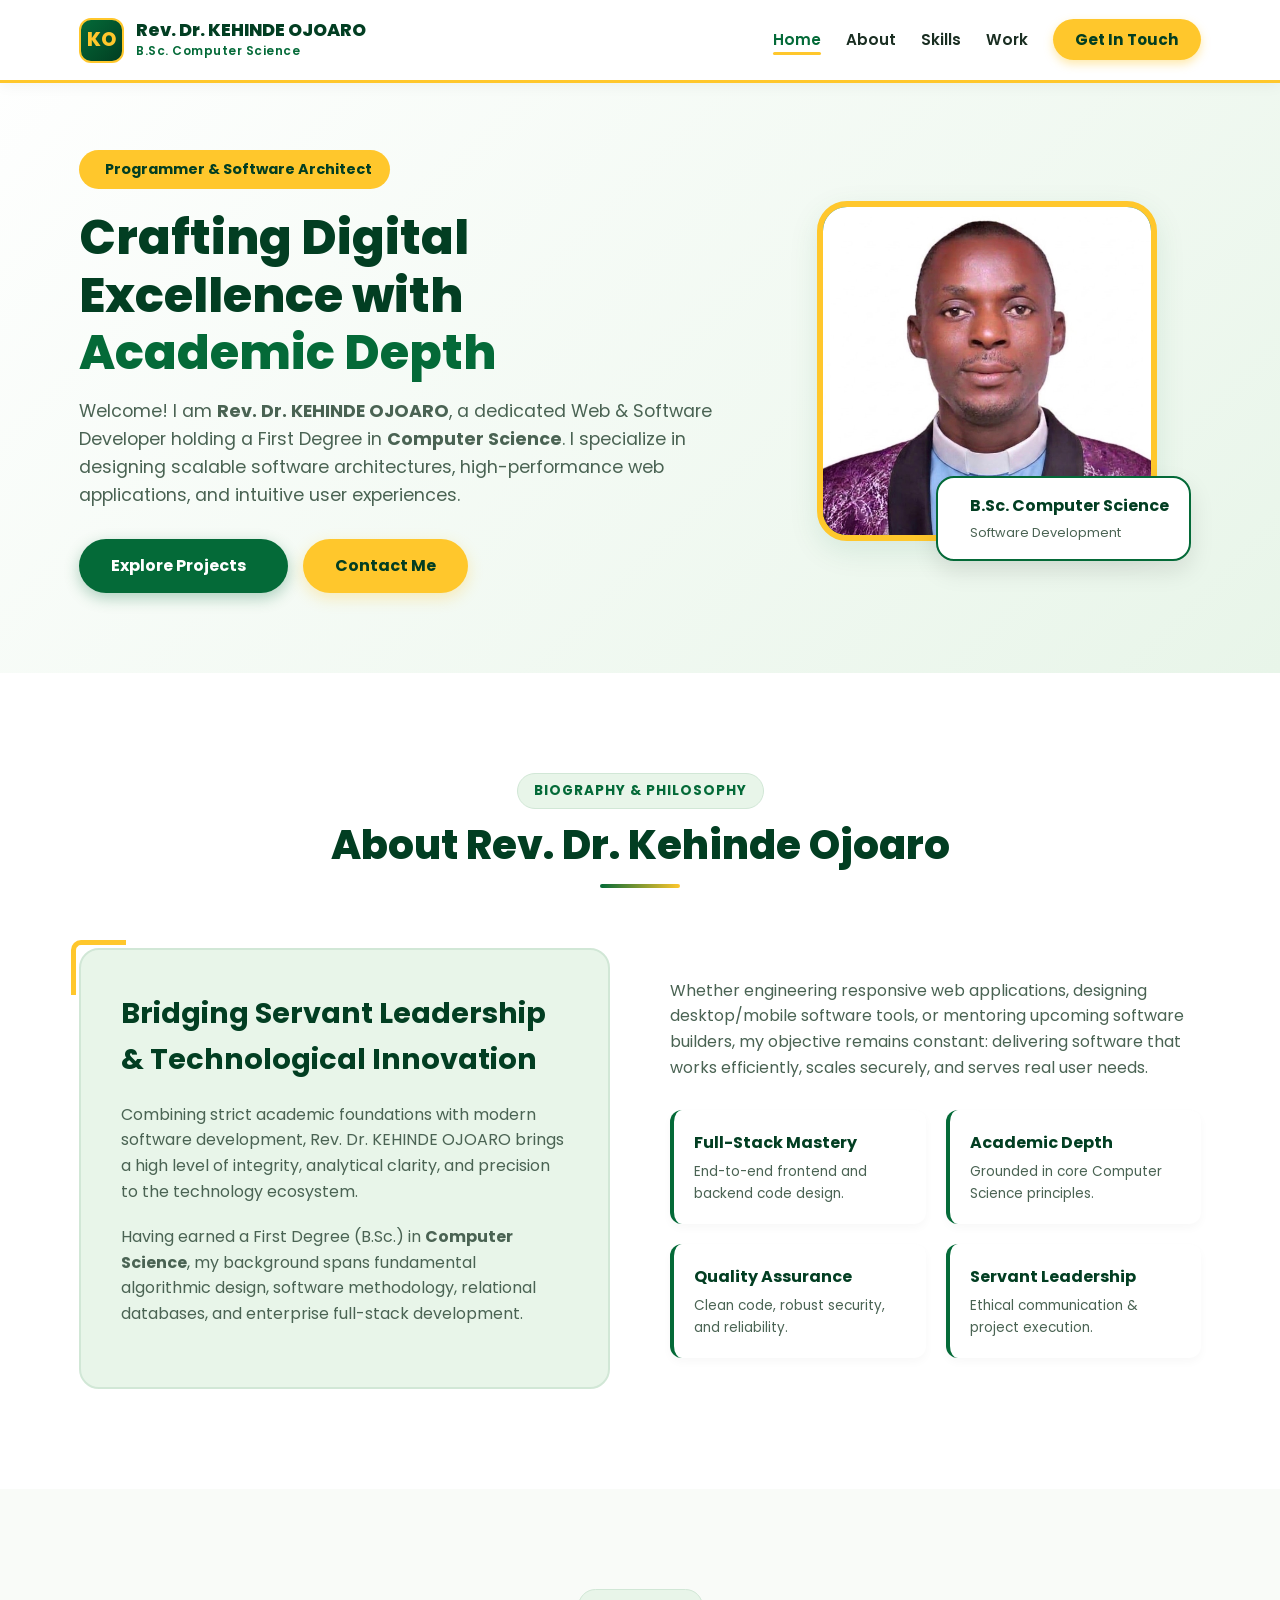
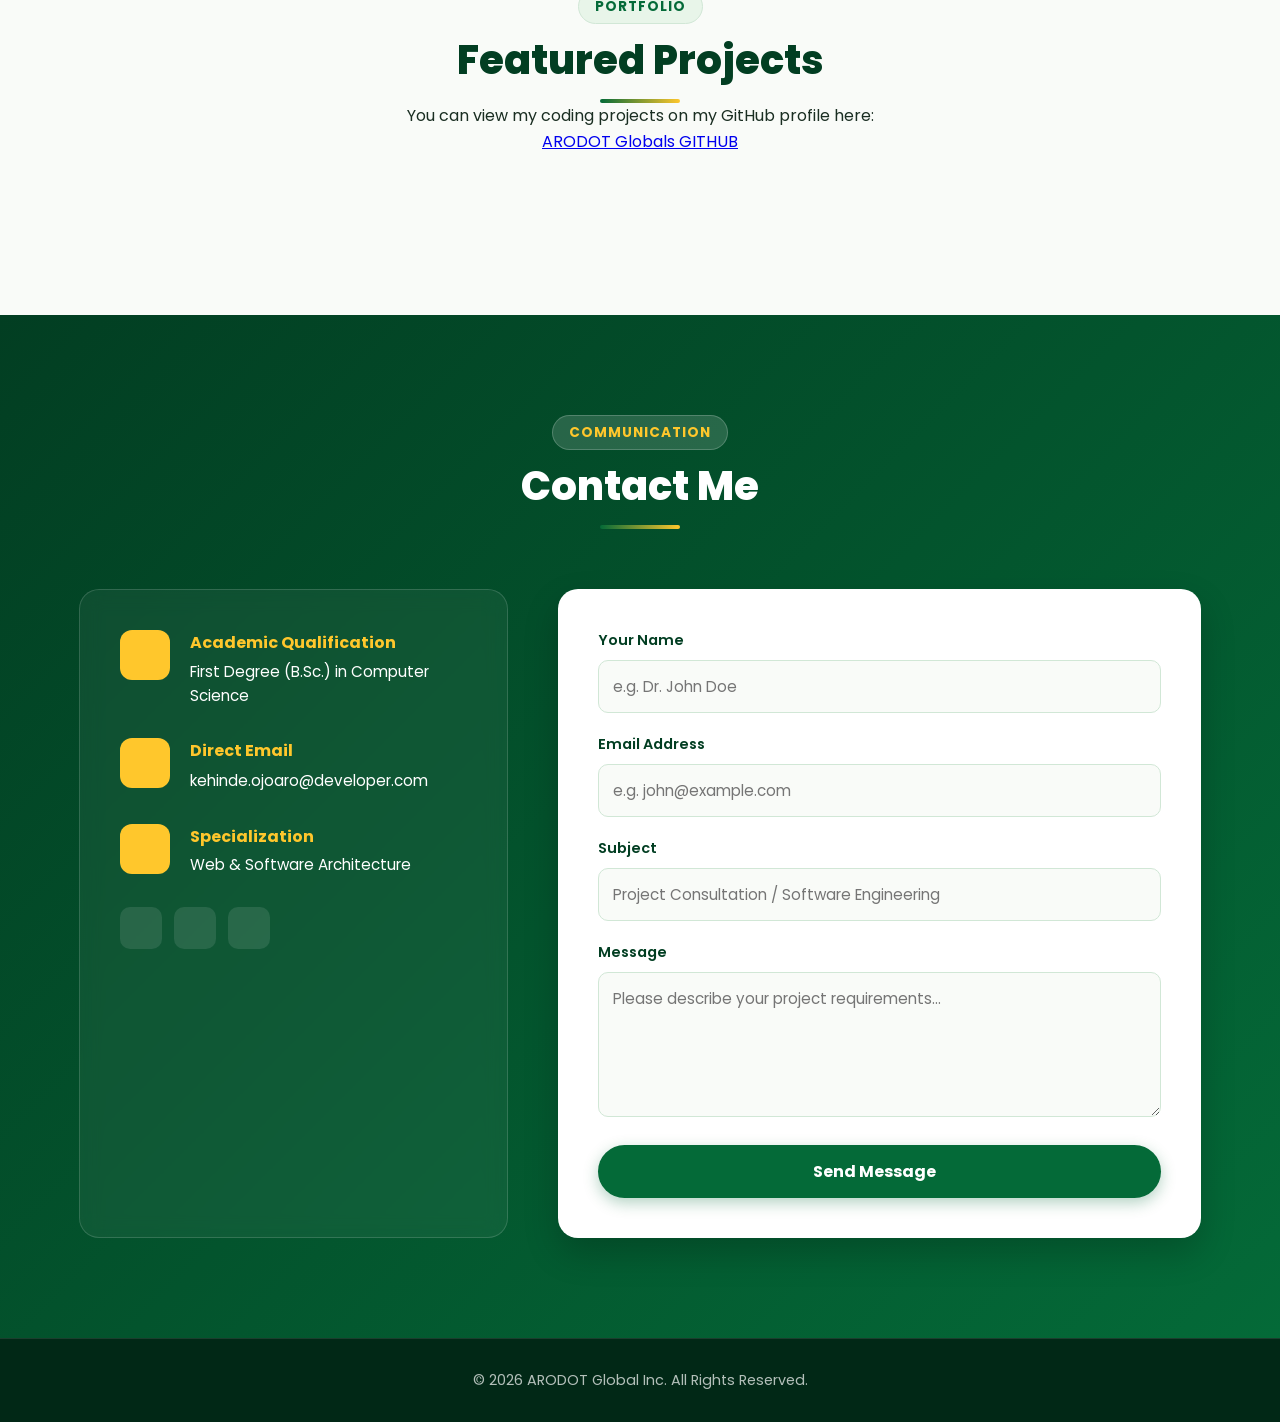
==== index.html @ 8c86a45f "Update index.html" ====
<!DOCTYPE html>
<html lang="en">
<head>
    <meta charset="UTF-8">
    <meta name="viewport" content="width=device-width, initial-scale=1.0">
    <title>Rev. Dr. KEHINDE OJOARO | Software & Web Developer Portfolio</title>
    <!-- FontAwesome for Icons -->
    <link rel="stylesheet" href="CSS/style.css">
    <!-- Google Fonts -->
    <link href="https://fonts.googleapis.com/css2?family=Poppins:wght@300;400;500;600;700;800&display=swap" rel="stylesheet">
  
</head>
<body>

    <!-- Header Navigation -->
    <header>
        <div class="container">
            <nav class="navbar">
                <a href="#home" class="logo">
                    <div class="logo-icon">KO</div>
                    <div class="logo-text">
                        <span class="logo-title">Rev. Dr. KEHINDE OJOARO</span>
                        <span class="logo-subtitle">B.Sc. Computer Science</span>
                    </div>
                </a>

                <ul class="nav-links" id="navLinks">
                    <li><a href="#home" class="active">Home</a></li>
                    <li><a href="#about">About</a></li>
                    <li><a href="#skills">Skills</a></li>
                    <li><a href="#work">Work</a></li>
                    <li><a href="#contact" class="nav-btn">Get In Touch</a></li>
                </ul>

                <div class="hamburger" id="hamburger">
                    <i class="fa-solid fa-bars"></i>
                </div>
            </nav>
        </div>
    </header>

    <!-- Home / Hero Section -->
    <section id="home">
        <div class="container">
            <div class="hero-grid">
                <div class="hero-content">
                    <div class="hero-badge">
                        <i class="fa-solid fa-code"></i> Programmer & Software Architect
                    </div>
                    <h1>Crafting Digital Excellence with <span>Academic Depth</span></h1>
                    <p class="hero-description">
                        Welcome! I am <strong>Rev. Dr. KEHINDE OJOARO</strong>, a dedicated Web & Software Developer holding a First Degree in <strong>Computer Science</strong>. I specialize in designing scalable software architectures, high-performance web applications, and intuitive user experiences.
                    </p>
                    <div class="hero-buttons">
                        <a href="#work" class="btn btn-primary">
                            Explore Projects <i class="fa-solid fa-arrow-right"></i>
                        </a>
                        <a href="#contact" class="btn btn-secondary">
                            Contact Me
                        </a>
                    </div>
                </div>

                <div class="hero-image-wrapper">
                    <div class="hero-image-frame">
                        <!-- Profile Image with CSS Transform Rotation -->
                        <img src="images/IMG_2673.jpeg" alt="Rev. Dr. Kehinde Ojoaro" class="hero-img" onerror="this.onerror=null; this.src='https://placehold.co/400x400/046A38/FFC72C?text=Rev.+Dr.+Kehinde+Ojoaro'; this.classList.remove('hero-img');">
                    </div>
                    <div class="hero-experience-badge">
                        <i class="fa-solid fa-graduation-cap badge-icon"></i>
                        <div class="badge-text">
                            <strong>B.Sc. Computer Science</strong>
                            <span>Software Development</span>
                        </div>
                    </div>
                </div>
            </div>
        </div>
    </section>

    <!-- About Section -->
    <section id="about">
        <div class="container">
            <div class="section-header">
                <span class="section-tag">Biography & Philosophy</span>
                <h2 class="section-title">About Rev. Dr. Kehinde Ojoaro</h2>
                <div class="title-underline"></div>
            </div>

            <div class="about-grid">
                <div class="about-card">
                    <div class="about-text">
                        <h3>Bridging Servant Leadership & Technological Innovation</h3>
                        <p>
                            Combining strict academic foundations with modern software development, Rev. Dr. KEHINDE OJOARO brings a high level of integrity, analytical clarity, and precision to the technology ecosystem.
                        </p>
                        <p>
                            Having earned a First Degree (B.Sc.) in <strong>Computer Science</strong>, my background spans fundamental algorithmic design, software methodology, relational databases, and enterprise full-stack development.
                        </p>
                    </div>
                </div>

                <div class="about-text">
                    <p>
                        Whether engineering responsive web applications, designing desktop/mobile software tools, or mentoring upcoming software builders, my objective remains constant: delivering software that works efficiently, scales securely, and serves real user needs.
                    </p>

                    <div class="about-highlights">
                        <div class="highlight-item">
                            <h4><i class="fa-solid fa-laptop-code" style="color:var(--primary-green)"></i> Full-Stack Mastery</h4>
                            <p>End-to-end frontend and backend code design.</p>
                        </div>
                        <div class="highlight-item">
                            <h4><i class="fa-solid fa-brain" style="color:var(--primary-green)"></i> Academic Depth</h4>
                            <p>Grounded in core Computer Science principles.</p>
                        </div>
                        <div class="highlight-item">
                            <h4><i class="fa-solid fa-shield-halved" style="color:var(--primary-green)"></i> Quality Assurance</h4>
                            <p>Clean code, robust security, and reliability.</p>
                        </div>
                        <div class="highlight-item">
                            <h4><i class="fa-solid fa-people-group" style="color:var(--primary-green)"></i> Servant Leadership</h4>
                            <p>Ethical communication & project execution.</p>
                        </div>
                    </div>
                </div>
            </div>
        </div>
    </section>

    <!-- Work / Projects Section -->
    <section id="work">
        <div class="container">
            <div class="section-header">
                <span class="section-tag">Portfolio</span>
                <h2 class="section-title">Featured Projects</h2>
                <div class="title-underline"></div>
                <p>You can view my coding projects on my GitHub profile here:</p>
                <a href="https://github.com/arodot2k7" target="_blank">ARODOT Globals GITHUB</a>
            </div>

            
        </div>
    </section>

    <!-- Contact Section -->
    <section id="contact">
        <div class="container">
            <div class="section-header">
                <span class="section-tag">Communication</span>
                <h2 class="section-title">Contact Me</h2>
                <div class="title-underline"></div>
            </div>

            <div class="contact-grid">
                <!-- Contact Info Card -->
                <div class="contact-info-card">
                    <div class="contact-info-item">
                        <div class="contact-icon"><i class="fa-solid fa-user-graduate"></i></div>
                        <div class="contact-details">
                            <h4>Academic Qualification</h4>
                            <p>First Degree (B.Sc.) in Computer Science</p>
                        </div>
                    </div>

                    <div class="contact-info-item">
                        <div class="contact-icon"><i class="fa-solid fa-envelope"></i></div>
                        <div class="contact-details">
                            <h4>Direct Email</h4>
                            <a href="mailto:arodot2k7@gmail.com">kehinde.ojoaro@developer.com</a>
                        </div>
                    </div>

                    <div class="contact-info-item">
                        <div class="contact-icon"><i class="fa-solid fa-briefcase"></i></div>
                        <div class="contact-details">
                            <h4>Specialization</h4>
                            <p>Web & Software Architecture</p>
                        </div>
                    </div>

                    <div class="social-links">
                        <a href="#" class="social-icon"><i class="fa-brands fa-linkedin-in"></i></a>
                        <a href="#" class="social-icon"><i class="fa-brands fa-github"></i></a>
                        <a href="#" class="social-icon"><i class="fa-brands fa-x-twitter"></i></a>
                    </div>
                </div>

                <!-- Contact Form -->
                <form class="contact-form" id="contactForm">
                    <div class="form-group">
                        <label class="form-label" for="name">Your Name</label>
                        <input type="text" id="name" class="form-input" placeholder="e.g. Dr. John Doe" required>
                    </div>

                    <div class="form-group">
                        <label class="form-label" for="email">Email Address</label>
                        <input type="email" id="email" class="form-input" placeholder="e.g. john@example.com" required>
                    </div>

                    <div class="form-group">
                        <label class="form-label" for="subject">Subject</label>
                        <input type="text" id="subject" class="form-input" placeholder="Project Consultation / Software Engineering" required>
                    </div>

                    <div class="form-group">
                        <label class="form-label" for="message">Message</label>
                        <textarea id="message" rows="5" class="form-textarea" placeholder="Please describe your project requirements..." required></textarea>
                    </div>

                    <button type="submit" class="btn btn-primary" style="width: 100%;">
                        Send Message <i class="fa-solid fa-paper-plane"></i>
                    </button>
                </form>
            </div>
        </div>
    </section>

    <!-- Modal Popup -->
    <div class="modal" id="projectModal">
        <div class="modal-content">
            <span class="modal-close" onclick="closeModal()">&times;</span>
            <h3 id="modalTitle" style="color:var(--dark-green); margin-bottom:15px; font-size:1.5rem;">Project Title</h3>
            <p id="modalDesc" style="color:var(--text-muted); line-height:1.6; margin-bottom:20px;">Project Description</p>
            <button class="btn btn-primary" onclick="closeModal()" style="width: 100%;">Close</button>
        </div>
    </div>

    <!-- Toast Notification -->
    <div class="toast" id="toast">
        <i class="fa-solid fa-circle-check" style="color:var(--accent-yellow); font-size:1.5rem;"></i>
        <span id="toastMsg">Message sent successfully!</span>
    </div>

    <!-- Footer -->
    <footer>
        <div class="container">
            <p>&copy; 2026 ARODOT Global Inc. All Rights Reserved.</p>
        </div>
    </footer>
  
</body>
</html>
---- CSS/style.css ----
/* CSS Variables - Green, Yellow, and White Palette */
        :root {
            --primary-green: #046A38;
            --dark-green: #023E22;
            --light-green: #E8F5E9;
            --accent-yellow: #FFC72C;
            --gold-yellow: #F5A623;
            --pure-white: #FFFFFF;
            --off-white: #F9FBF8;
            --text-dark: #1A2E22;
            --text-muted: #4A6353;
            --border-color: #D1E7D6;
            --shadow: 0 10px 30px rgba(4, 106, 56, 0.1);
            --transition: all 0.3s ease;
        }

        /* Reset & Base Styles */
        * {
            margin: 0;
            padding: 0;
            box-sizing: border-box;
            font-family: 'Poppins', sans-serif;
            scroll-behavior: smooth;
        }

        body {
            background-color: var(--off-white);
            color: var(--text-dark);
            line-height: 1.6;
            overflow-x: hidden;
        }

        /* Container Utility */
        .container {
            width: 90%;
            max-width: 1200px;
            margin: 0 auto;
            padding: 0 15px;
        }

        /* Header & Navigation */
        header {
            position: fixed;
            top: 0;
            left: 0;
            width: 100%;
            background-color: var(--pure-white);
            box-shadow: 0 2px 15px rgba(0, 0, 0, 0.05);
            z-index: 1000;
            border-bottom: 3px solid var(--accent-yellow);
        }

        .navbar {
            display: flex;
            justify-content: space-between;
            align-items: center;
            height: 80px;
        }

        .logo {
            display: flex;
            align-items: center;
            gap: 12px;
            text-decoration: none;
        }

        .logo-icon {
            width: 45px;
            height: 45px;
            background: linear-gradient(135deg, var(--primary-green), var(--dark-green));
            color: var(--accent-yellow);
            font-weight: 800;
            font-size: 1.2rem;
            display: flex;
            align-items: center;
            justify-content: center;
            border-radius: 12px;
            border: 2px solid var(--accent-yellow);
        }

        .logo-text {
            display: flex;
            flex-direction: column;
        }

        .logo-title {
            font-weight: 800;
            color: var(--dark-green);
            font-size: 1.1rem;
            line-height: 1.2;
        }

        .logo-subtitle {
            font-size: 0.75rem;
            color: var(--primary-green);
            font-weight: 600;
            letter-spacing: 0.5px;
        }

        .nav-links {
            display: flex;
            list-style: none;
            gap: 25px;
            align-items: center;
        }

        .nav-links a {
            text-decoration: none;
            color: var(--text-dark);
            font-weight: 600;
            font-size: 0.95rem;
            transition: var(--transition);
            position: relative;
        }

        .nav-links a:hover,
        .nav-links a.active {
            color: var(--primary-green);
        }

        .nav-links a::after {
            content: '';
            position: absolute;
            bottom: -5px;
            left: 0;
            width: 0;
            height: 3px;
            background-color: var(--accent-yellow);
            transition: var(--transition);
            border-radius: 2px;
        }

        .nav-links a:hover::after,
        .nav-links a.active::after {
            width: 100%;
        }

        .nav-btn {
            background-color: var(--accent-yellow);
            color: var(--dark-green) !important;
            padding: 10px 22px;
            border-radius: 30px;
            font-weight: 700 !important;
            box-shadow: 0 4px 10px rgba(255, 199, 44, 0.4);
        }

        .nav-btn:hover {
            background-color: var(--gold-yellow);
            transform: translateY(-2px);
        }

        .hamburger {
            display: none;
            cursor: pointer;
            font-size: 1.5rem;
            color: var(--primary-green);
        }

        /* Buttons */
        .btn {
            display: inline-flex;
            align-items: center;
            justify-content: center;
            gap: 10px;
            padding: 14px 32px;
            border-radius: 30px;
            font-weight: 700;
            font-size: 1rem;
            text-decoration: none;
            cursor: pointer;
            transition: var(--transition);
            border: none;
        }

        .btn-primary {
            background-color: var(--primary-green);
            color: var(--pure-white);
            box-shadow: 0 5px 15px rgba(4, 106, 56, 0.3);
        }

        .btn-primary:hover {
            background-color: var(--dark-green);
            transform: translateY(-3px);
            box-shadow: 0 8px 20px rgba(4, 106, 56, 0.4);
        }

        .btn-secondary {
            background-color: var(--accent-yellow);
            color: var(--dark-green);
            box-shadow: 0 5px 15px rgba(255, 199, 44, 0.3);
        }

        .btn-secondary:hover {
            background-color: var(--gold-yellow);
            transform: translateY(-3px);
        }

        .btn-outline {
            background-color: transparent;
            color: var(--primary-green);
            border: 2px solid var(--primary-green);
        }

        .btn-outline:hover {
            background-color: var(--primary-green);
            color: var(--pure-white);
        }

        /* Section Global Styles */
        section {
            padding: 100px 0;
        }

        .section-header {
            text-align: center;
            max-width: 700px;
            margin: 0 auto 60px;
        }

        .section-tag {
            display: inline-block;
            background-color: var(--light-green);
            color: var(--primary-green);
            font-weight: 700;
            font-size: 0.85rem;
            padding: 6px 16px;
            border-radius: 20px;
            text-transform: uppercase;
            letter-spacing: 1px;
            margin-bottom: 12px;
            border: 1px solid var(--border-color);
        }

        .section-title {
            font-size: 2.5rem;
            color: var(--dark-green);
            font-weight: 800;
            line-height: 1.2;
            margin-bottom: 15px;
        }

        .title-underline {
            width: 80px;
            height: 4px;
            background: linear-gradient(to right, var(--primary-green), var(--accent-yellow));
            margin: 0 auto;
            border-radius: 2px;
        }

        /* Hero Section */
        #home {
            min-h-screen;
            padding-top: 150px;
            padding-bottom: 80px;
            background: linear-gradient(135deg, var(--pure-white) 0%, var(--light-green) 100%);
            position: relative;
        }

        .hero-grid {
            display: grid;
            grid-template-columns: 1.2fr 0.8fr;
            gap: 50px;
            align-items: center;
        }

        .hero-content h1 {
            font-size: 3rem;
            color: var(--dark-green);
            font-weight: 800;
            line-height: 1.2;
            margin-bottom: 15px;
        }

        .hero-content h1 span {
            color: var(--primary-green);
            position: relative;
        }

        .hero-badge {
            display: inline-flex;
            align-items: center;
            gap: 8px;
            background-color: var(--accent-yellow);
            color: var(--dark-green);
            padding: 8px 18px;
            border-radius: 20px;
            font-weight: 700;
            font-size: 0.9rem;
            margin-bottom: 20px;
        }

        .hero-description {
            font-size: 1.1rem;
            color: var(--text-muted);
            margin-bottom: 30px;
        }

        .hero-buttons {
            display: flex;
            gap: 15px;
            flex-wrap: wrap;
        }

        .hero-image-wrapper {
            position: relative;
            display: flex;
            justify-content: center;
        }

        .hero-image-frame {
            width: 340px;
            height: 340px;
            border-radius: 30px;
            background: var(--primary-green);
            border: 6px solid var(--accent-yellow);
            box-shadow: var(--shadow);
            overflow: hidden;
            position: relative;
        }

        /* Correct image orientation using CSS transform */
        .hero-img {
            width: 100%;
            height: 100%;
            object-fit: cover;
        }

        .hero-experience-badge {
            position: absolute;
            bottom: -20px;
            right: 10px;
            background-color: var(--pure-white);
            border: 2px solid var(--primary-green);
            padding: 15px 20px;
            border-radius: 18px;
            box-shadow: 0 10px 25px rgba(0, 0, 0, 0.1);
            display: flex;
            align-items: center;
            gap: 12px;
        }

        .badge-icon {
            font-size: 1.8rem;
            color: var(--accent-yellow);
        }

        .badge-text strong {
            display: block;
            color: var(--dark-green);
            font-size: 1rem;
        }

        .badge-text span {
            font-size: 0.8rem;
            color: var(--text-muted);
        }

        /* About Section */
        #about {
            background-color: var(--pure-white);
        }

        .about-grid {
            display: grid;
            grid-template-columns: 1fr 1fr;
            gap: 60px;
            align-items: center;
        }

        .about-card {
            background-color: var(--light-green);
            border: 2px solid var(--border-color);
            border-radius: 20px;
            padding: 40px;
            position: relative;
        }

        .about-card::before {
            content: '';
            position: absolute;
            top: -10px;
            left: -10px;
            width: 50px;
            height: 50px;
            border-top: 5px solid var(--accent-yellow);
            border-left: 5px solid var(--accent-yellow);
            border-radius: 10px 0 0 0;
        }

        .about-text h3 {
            font-size: 1.8rem;
            color: var(--dark-green);
            margin-bottom: 20px;
            font-weight: 700;
        }

        .about-text p {
            color: var(--text-muted);
            margin-bottom: 20px;
            font-size: 1rem;
        }

        .about-highlights {
            display: grid;
            grid-template-columns: 1fr 1fr;
            gap: 20px;
            margin-top: 30px;
        }

        .highlight-item {
            background-color: var(--pure-white);
            padding: 20px;
            border-radius: 12px;
            border-left: 4px solid var(--primary-green);
            box-shadow: 0 4px 10px rgba(0, 0, 0, 0.03);
        }

        .highlight-item h4 {
            color: var(--dark-green);
            font-size: 1rem;
            margin-bottom: 5px;
        }

        .highlight-item p {
            font-size: 0.85rem;
            margin-bottom: 0;
        }

        /* Work / Projects Section */
        #work {
            background-color: var(--off-white);
        }

        .project-filters {
            display: flex;
            justify-content: center;
            gap: 12px;
            flex-wrap: wrap;
            margin-bottom: 40px;
        }

        .filter-btn {
            background-color: var(--pure-white);
            border: 1px solid var(--border-color);
            color: var(--text-dark);
            padding: 10px 24px;
            border-radius: 25px;
            font-weight: 600;
            font-size: 0.9rem;
            cursor: pointer;
            transition: var(--transition);
        }

        .filter-btn:hover,
        .filter-btn.active {
            background-color: var(--primary-green);
            color: var(--pure-white);
            border-color: var(--primary-green);
        }

        .projects-grid {
            display: grid;
            grid-template-columns: repeat(auto-fill, minmax(320px, 1fr));
            gap: 30px;
        }

        .project-card {
            background-color: var(--pure-white);
            border-radius: 20px;
            overflow: hidden;
            box-shadow: var(--shadow);
            border: 1px solid var(--border-color);
            transition: var(--transition);
            display: flex;
            flex-direction: column;
        }

        .project-card:hover {
            transform: translateY(-8px);
            border-color: var(--accent-yellow);
        }

        .project-banner {
            height: 180px;
            background: linear-gradient(135deg, var(--primary-green), var(--dark-green));
            display: flex;
            align-items: center;
            justify-content: center;
            color: var(--accent-yellow);
            font-size: 3.5rem;
            position: relative;
        }

        .project-category-tag {
            position: absolute;
            top: 15px;
            right: 15px;
            background-color: var(--accent-yellow);
            color: var(--dark-green);
            font-size: 0.75rem;
            font-weight: 800;
            padding: 4px 12px;
            border-radius: 12px;
            text-transform: uppercase;
        }

        .project-info {
            padding: 25px;
            display: flex;
            flex-direction: column;
            flex-grow: 1;
        }

        .project-title {
            font-size: 1.3rem;
            color: var(--dark-green);
            margin-bottom: 10px;
            font-weight: 700;
        }

        .project-desc {
            color: var(--text-muted);
            font-size: 0.9rem;
            margin-bottom: 20px;
            flex-grow: 1;
        }

        .project-tech {
            display: flex;
            gap: 8px;
            flex-wrap: wrap;
            margin-bottom: 20px;
        }

        .tech-pill {
            background-color: var(--light-green);
            color: var(--primary-green);
            font-size: 0.75rem;
            font-weight: 700;
            padding: 4px 10px;
            border-radius: 6px;
        }

        /* Skills Section */
        #skills {
            background-color: var(--pure-white);
        }

        .skills-grid {
            display: grid;
            grid-template-columns: repeat(auto-fit, minmax(320px, 1fr));
            gap: 30px;
        }

        .skill-card {
            background-color: var(--off-white);
            border-radius: 20px;
            padding: 30px;
            border: 1px solid var(--border-color);
            box-shadow: 0 4px 15px rgba(0, 0, 0, 0.02);
        }

        .skill-card-header {
            display: flex;
            align-items: center;
            gap: 15px;
            margin-bottom: 25px;
        }

        .skill-icon {
            width: 50px;
            height: 50px;
            background-color: var(--primary-green);
            color: var(--accent-yellow);
            border-radius: 12px;
            display: flex;
            align-items: center;
            justify-content: center;
            font-size: 1.5rem;
        }

        .skill-card-title {
            font-size: 1.25rem;
            color: var(--dark-green);
            font-weight: 700;
        }

        .skill-item {
            margin-bottom: 18px;
        }

        .skill-info {
            display: flex;
            justify-content: space-between;
            margin-bottom: 6px;
            font-size: 0.9rem;
            font-weight: 600;
        }

        .progress-bar-bg {
            height: 8px;
            background-color: #E0E0E0;
            border-radius: 10px;
            overflow: hidden;
        }

        .progress-bar-fill {
            height: 100%;
            background: linear-gradient(to right, var(--primary-green), var(--accent-yellow));
            border-radius: 10px;
        }

        /* Contact Section */
        #contact {
            background: linear-gradient(135deg, var(--dark-green) 0%, var(--primary-green) 100%);
            color: var(--pure-white);
        }

        #contact .section-tag {
            background-color: rgba(255, 255, 255, 0.15);
            color: var(--accent-yellow);
            border-color: rgba(255, 255, 255, 0.2);
        }

        #contact .section-title {
            color: var(--pure-white);
        }

        .contact-grid {
            display: grid;
            grid-template-columns: 0.8fr 1.2fr;
            gap: 50px;
        }

        .contact-info-card {
            background-color: rgba(255, 255, 255, 0.05);
            backdrop-filter: blur(10px);
            border: 1px solid rgba(255, 255, 255, 0.15);
            padding: 40px;
            border-radius: 20px;
        }

        .contact-info-item {
            display: flex;
            align-items: flex-start;
            gap: 20px;
            margin-bottom: 30px;
        }

        .contact-icon {
            width: 50px;
            height: 50px;
            background-color: var(--accent-yellow);
            color: var(--dark-green);
            border-radius: 12px;
            display: flex;
            align-items: center;
            justify-content: center;
            font-size: 1.3rem;
            flex-shrink: 0;
        }

        .contact-details h4 {
            font-size: 1rem;
            color: var(--accent-yellow);
            margin-bottom: 4px;
        }

        .contact-details p, .contact-details a {
            color: var(--pure-white);
            text-decoration: none;
            font-size: 0.95rem;
        }

        .social-links {
            display: flex;
            gap: 12px;
            margin-top: 30px;
        }

        .social-icon {
            width: 42px;
            height: 42px;
            background-color: rgba(255, 255, 255, 0.1);
            color: var(--pure-white);
            border-radius: 10px;
            display: flex;
            align-items: center;
            justify-content: center;
            text-decoration: none;
            transition: var(--transition);
        }

        .social-icon:hover {
            background-color: var(--accent-yellow);
            color: var(--dark-green);
            transform: translateY(-3px);
        }

        /* Contact Form */
        .contact-form {
            background-color: var(--pure-white);
            padding: 40px;
            border-radius: 20px;
            color: var(--text-dark);
            box-shadow: 0 15px 35px rgba(0, 0, 0, 0.2);
        }

        .form-group {
            margin-bottom: 20px;
        }

        .form-label {
            display: block;
            font-weight: 600;
            font-size: 0.9rem;
            margin-bottom: 8px;
            color: var(--dark-green);
        }

        .form-input, .form-textarea {
            width: 100%;
            padding: 14px;
            border: 1.5px solid var(--border-color);
            border-radius: 10px;
            font-size: 0.95rem;
            outline: none;
            transition: var(--transition);
            background-color: var(--off-white);
        }

        .form-input:focus, .form-textarea:focus {
            border-color: var(--primary-green);
            background-color: var(--pure-white);
        }

        /* Modal & Toast Notification */
        .modal {
            position: fixed;
            top: 0;
            left: 0;
            width: 100%;
            height: 100%;
            background-color: rgba(0, 0, 0, 0.6);
            display: flex;
            align-items: center;
            justify-content: center;
            z-index: 2000;
            opacity: 0;
            visibility: hidden;
            transition: var(--transition);
        }

        .modal.active {
            opacity: 1;
            visibility: visible;
        }

        .modal-content {
            background-color: var(--pure-white);
            width: 90%;
            max-width: 550px;
            padding: 35px;
            border-radius: 20px;
            border-top: 6px solid var(--accent-yellow);
            position: relative;
        }

        .modal-close {
            position: absolute;
            top: 20px;
            right: 20px;
            font-size: 1.5rem;
            cursor: pointer;
            color: var(--text-muted);
        }

        .toast {
            position: fixed;
            bottom: 30px;
            right: 30px;
            background-color: var(--dark-green);
            color: var(--pure-white);
            padding: 16px 28px;
            border-radius: 12px;
            border-left: 5px solid var(--accent-yellow);
            box-shadow: 0 10px 25px rgba(0, 0, 0, 0.2);
            z-index: 3000;
            display: flex;
            align-items: center;
            gap: 12px;
            transform: translateY(100px);
            opacity: 0;
            transition: var(--transition);
        }

        .toast.show {
            transform: translateY(0);
            opacity: 1;
        }

        /* Footer */
        footer {
            background-color: #012816;
            color: rgba(255, 255, 255, 0.7);
            padding: 30px 0;
            text-align: center;
            font-size: 0.9rem;
            border-top: 1px solid rgba(255, 255, 255, 0.1);
        }

        /* Responsive Breakpoints */
        @media (max-width: 992px) {
            .hero-grid, .about-grid, .contact-grid {
                grid-template-columns: 1fr;
                gap: 40px;
            }

            .hero-content {
                text-align: center;
            }

            .hero-buttons {
                justify-content: center;
            }

            .hero-image-wrapper {
                margin-top: 20px;
            }
        }

        @media (max-width: 768px) {
            .nav-links {
                position: fixed;
                top: 80px;
                left: -100%;
                width: 100%;
                height: calc(100vh - 80px);
                background-color: var(--pure-white);
                flex-direction: column;
                padding: 40px 0;
                transition: var(--transition);
            }

            .nav-links.active {
                left: 0;
            }

            .hamburger {
                display: block;
            }

            .hero-content h1 {
                font-size: 2.2rem;
            }

            .section-title {
                font-size: 2rem;
            }
        }
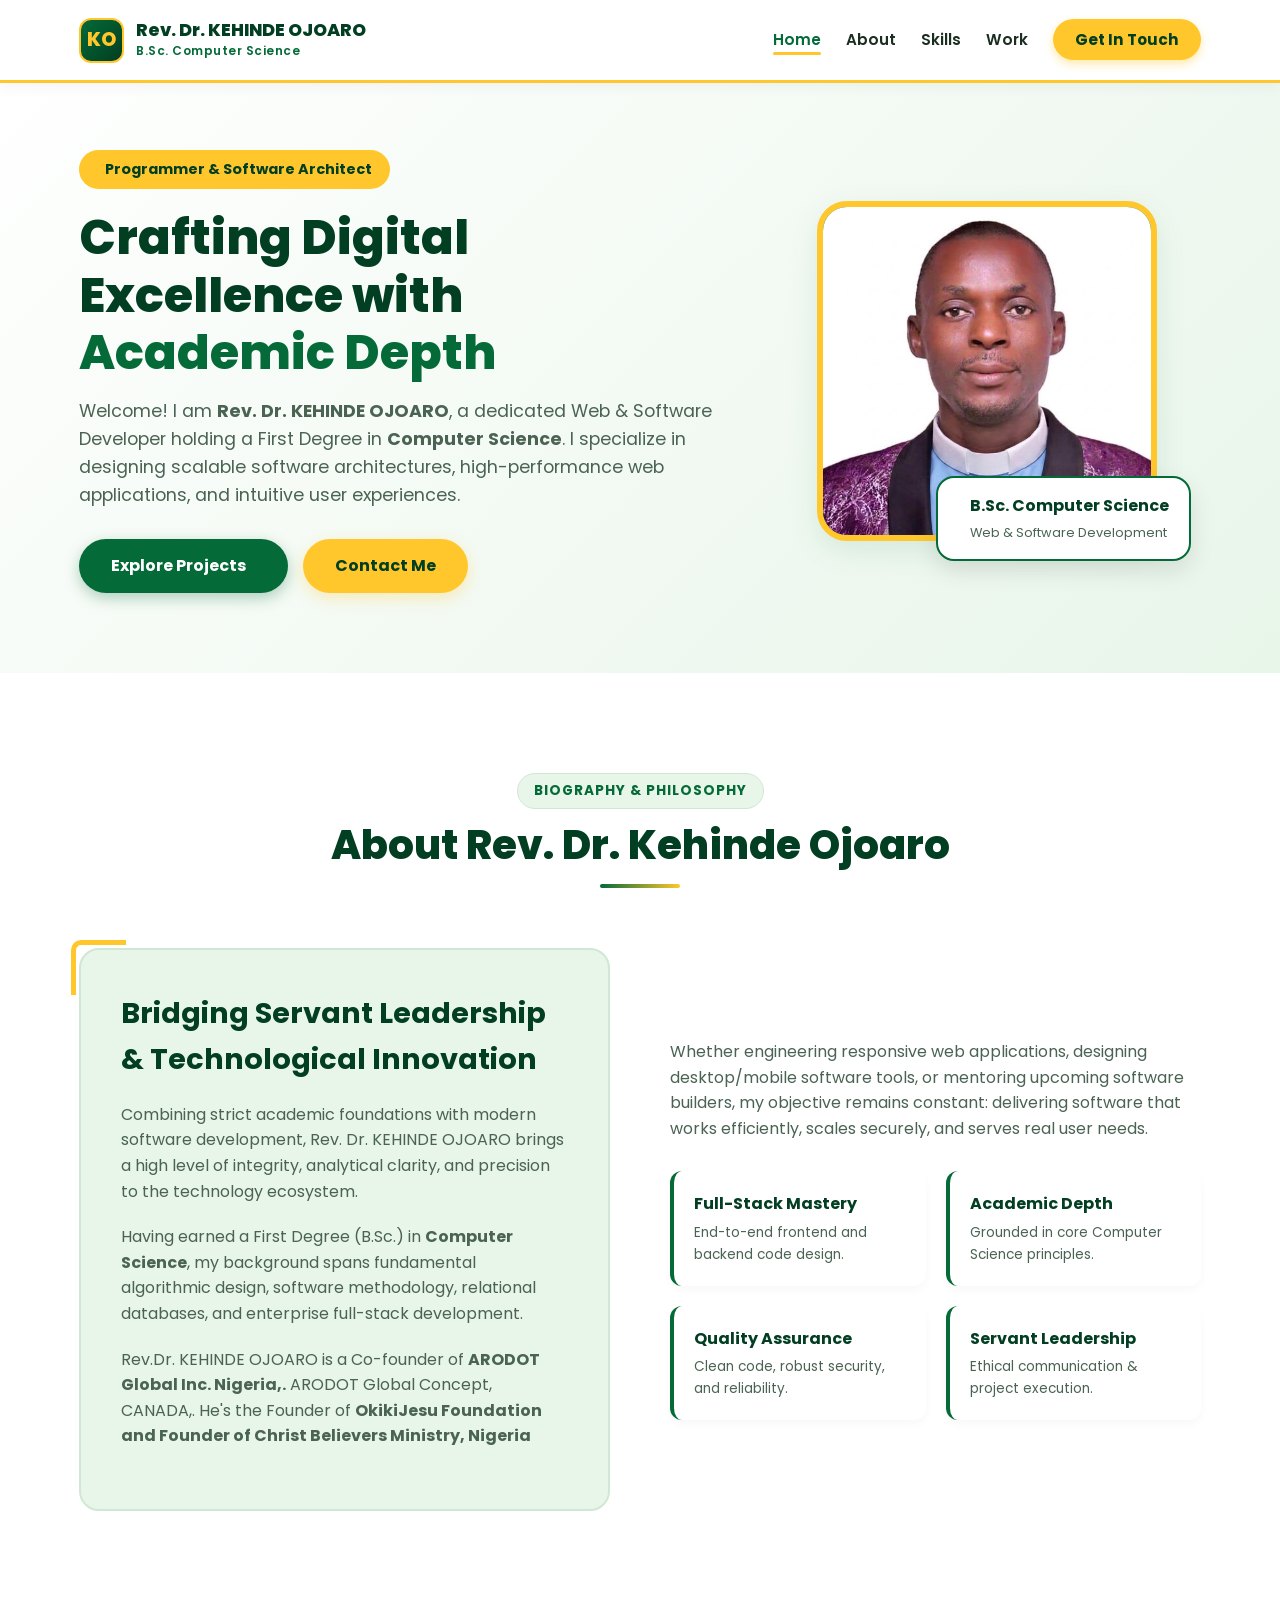
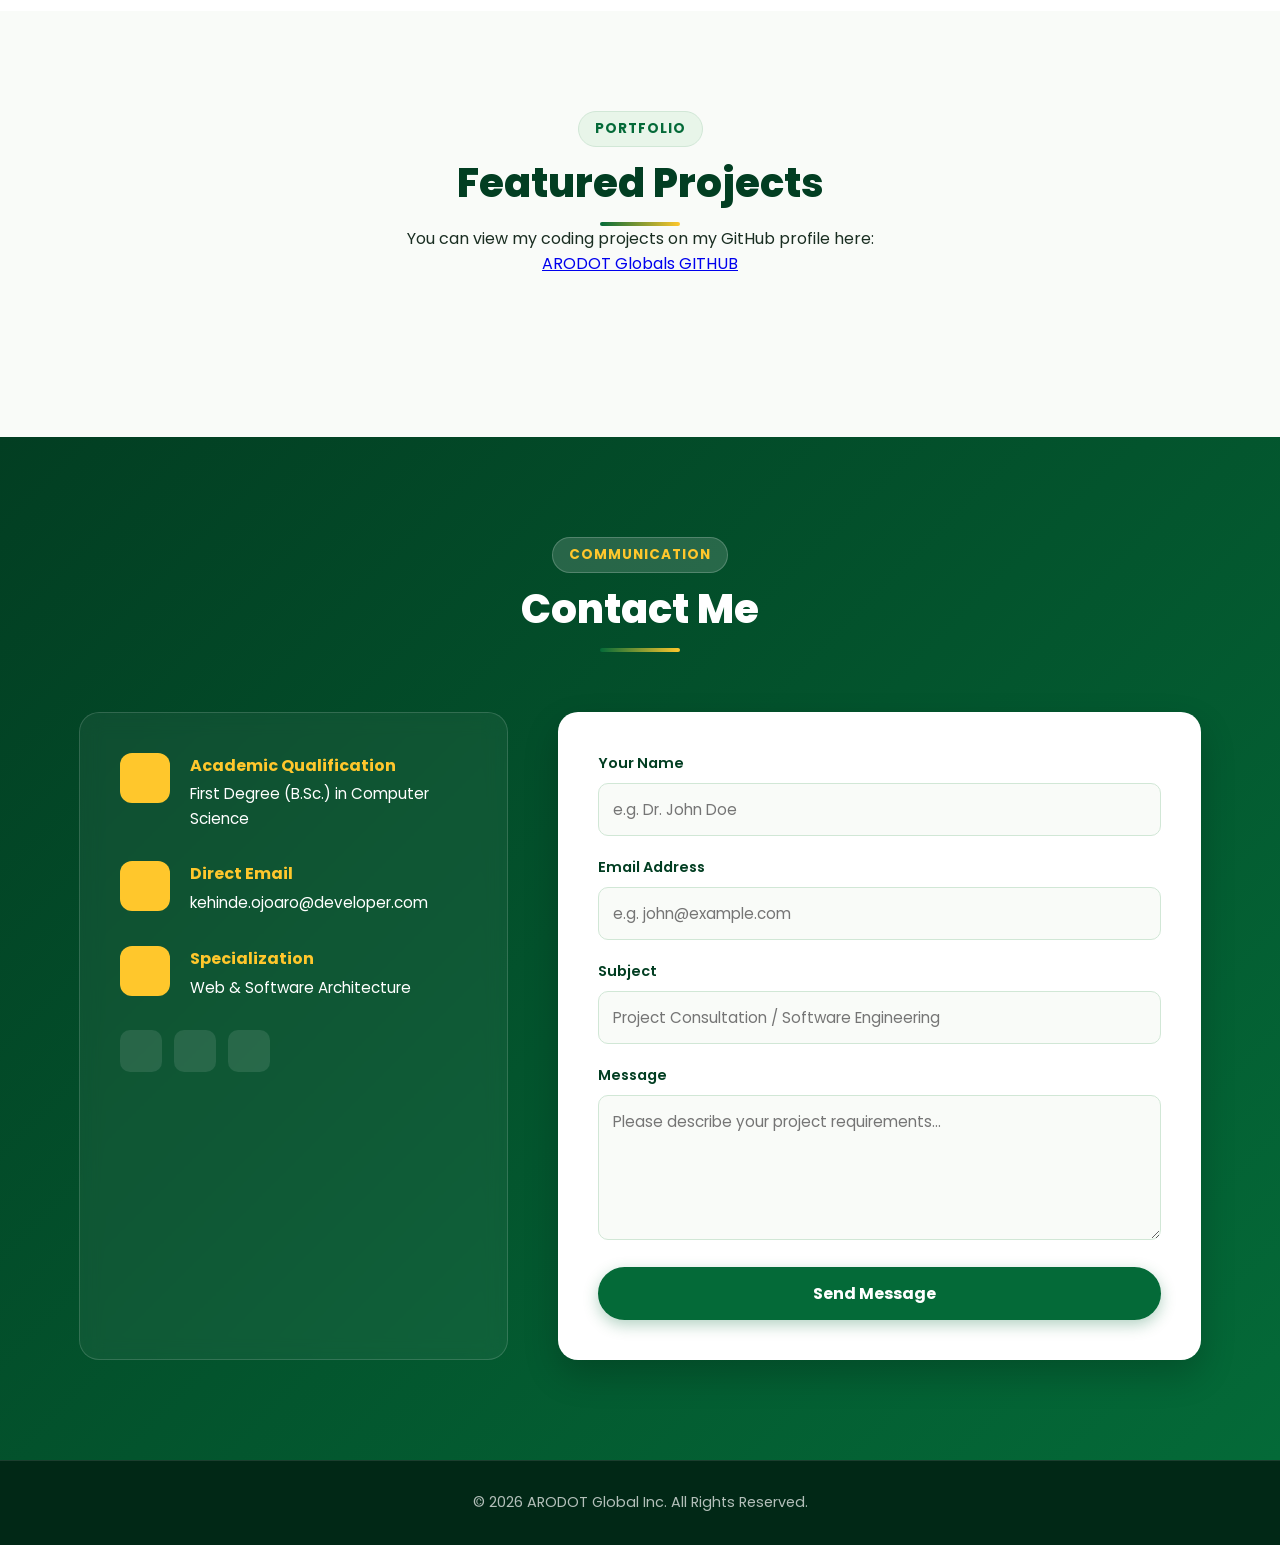
==== commit 182a9894: "Update index.html" ====
--- a/index.html
+++ b/index.html
@@ -70,7 +70,7 @@
                         <i class="fa-solid fa-graduation-cap badge-icon"></i>
                         <div class="badge-text">
                             <strong>B.Sc. Computer Science</strong>
-                            <span>Software Development</span>
+                            <span>Web & Software Development</span>
                         </div>
                     </div>
                 </div>
@@ -97,6 +97,7 @@
                         <p>
                             Having earned a First Degree (B.Sc.) in <strong>Computer Science</strong>, my background spans fundamental algorithmic design, software methodology, relational databases, and enterprise full-stack development.
                         </p>
+                        <p>Rev.Dr. KEHINDE OJOARO is a Co-founder of <strong>ARODOT Global Inc. Nigeria,.</strong> ARODOT Global Concept, CANADA,. He's the Founder of <strong>OkikiJesu Foundation and Founder of Christ Believers Ministry, Nigeria</strong></p>
                     </div>
                 </div>
 
@@ -136,7 +137,7 @@
                 <h2 class="section-title">Featured Projects</h2>
                 <div class="title-underline"></div>
                 <p>You can view my coding projects on my GitHub profile here:</p>
-                <a href="https://github.com/arodot2k7" target="_blank">ARODOT Globals GITHUB</a>
+                <a href="https://github.com/arodot" target="_blank">ARODOT Globals GITHUB</a>
             </div>
 
             
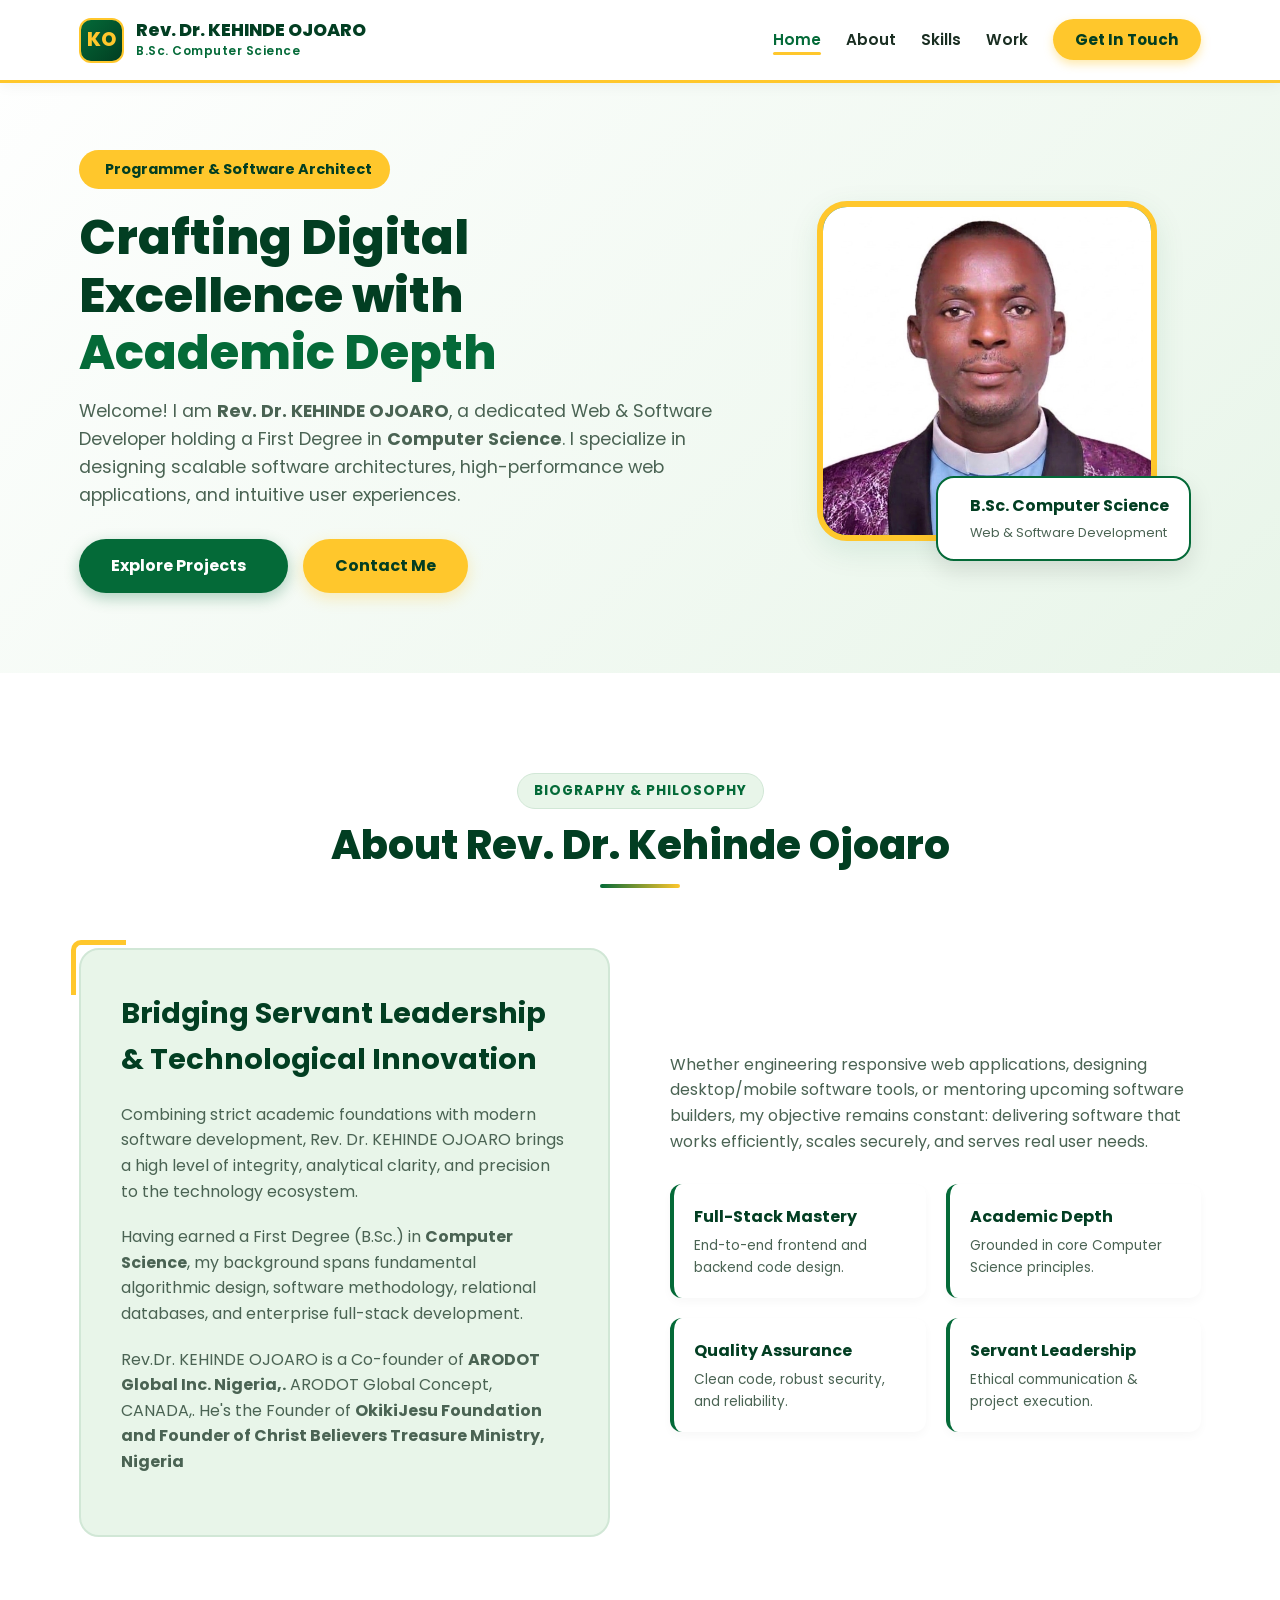
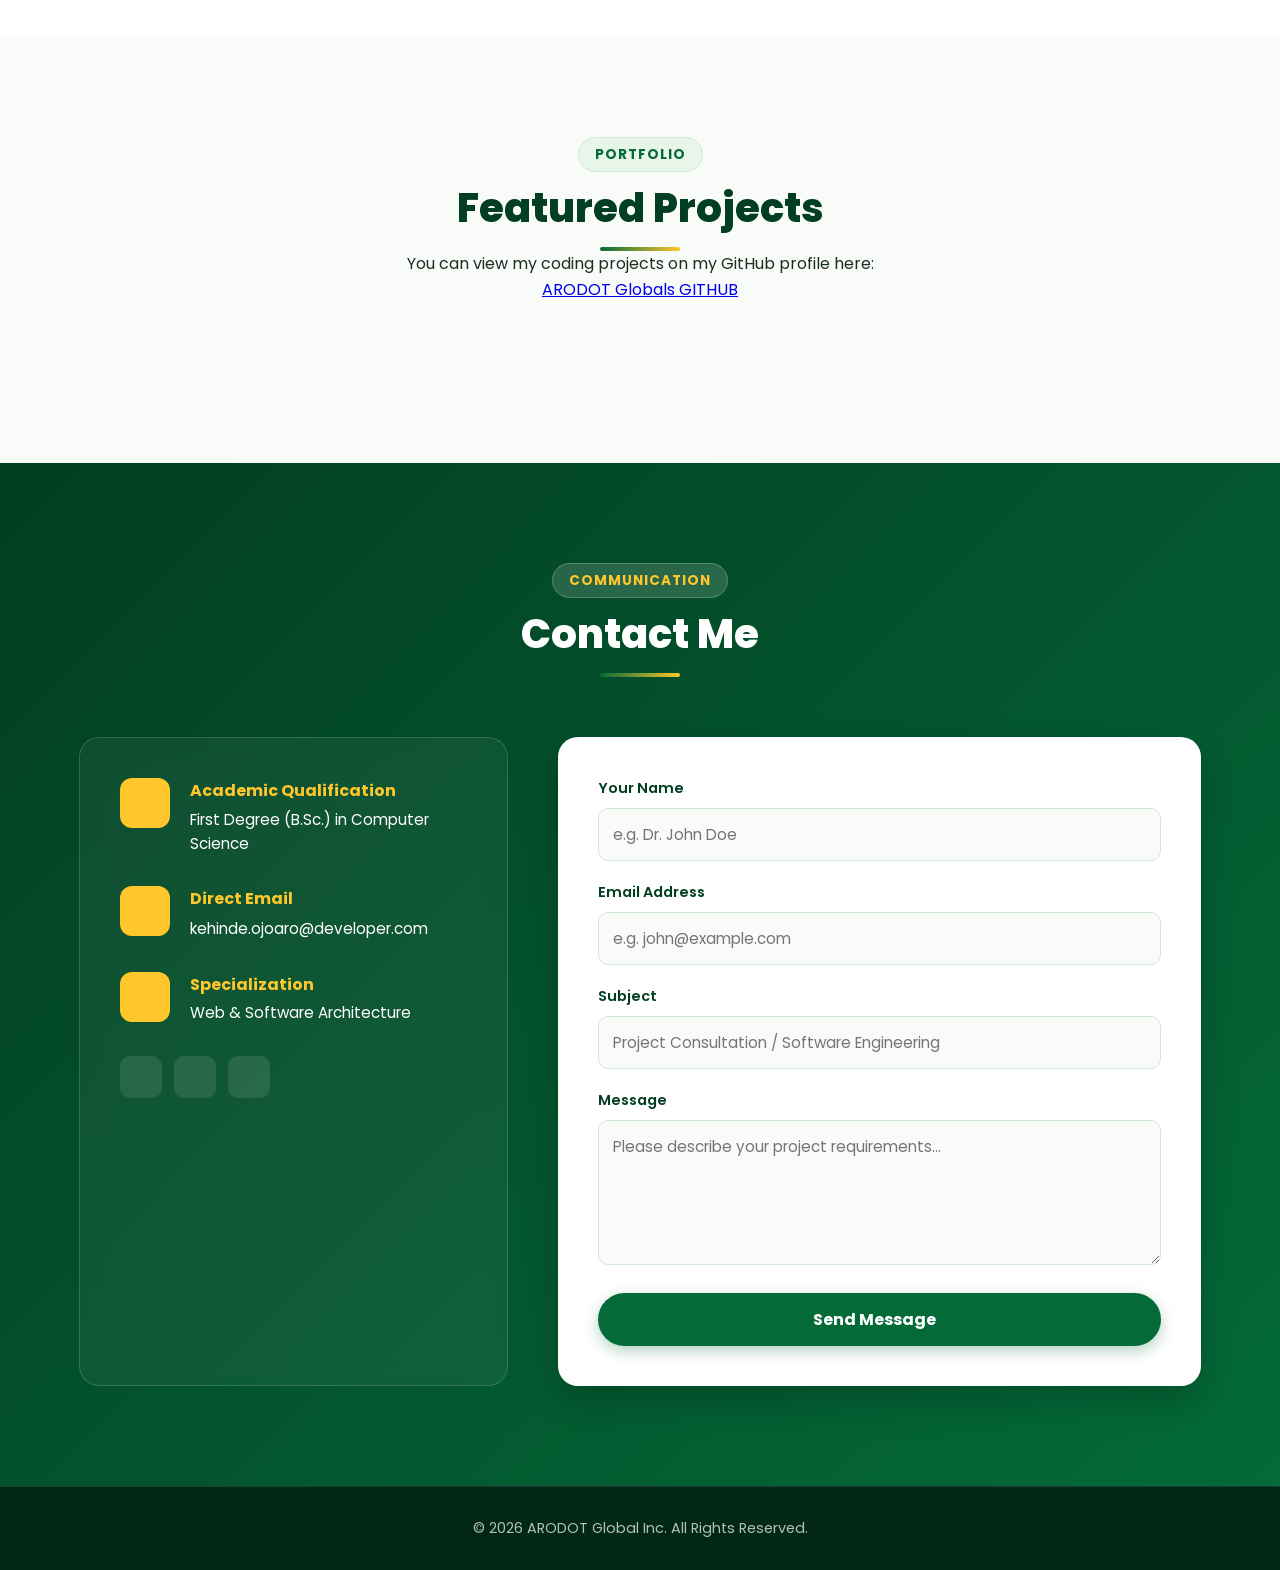
==== commit 36c2d168: "Update index.html" ====
--- a/index.html
+++ b/index.html
@@ -97,7 +97,7 @@
                         <p>
                             Having earned a First Degree (B.Sc.) in <strong>Computer Science</strong>, my background spans fundamental algorithmic design, software methodology, relational databases, and enterprise full-stack development.
                         </p>
-                        <p>Rev.Dr. KEHINDE OJOARO is a Co-founder of <strong>ARODOT Global Inc. Nigeria,.</strong> ARODOT Global Concept, CANADA,. He's the Founder of <strong>OkikiJesu Foundation and Founder of Christ Believers Ministry, Nigeria</strong></p>
+                        <p>Rev.Dr. KEHINDE OJOARO is a Co-founder of <strong>ARODOT Global Inc. Nigeria,.</strong> ARODOT Global Concept, CANADA,. He's the Founder of <strong>OkikiJesu Foundation and Founder of Christ Believers Treasure Ministry, Nigeria</strong></p>
                     </div>
                 </div>
 
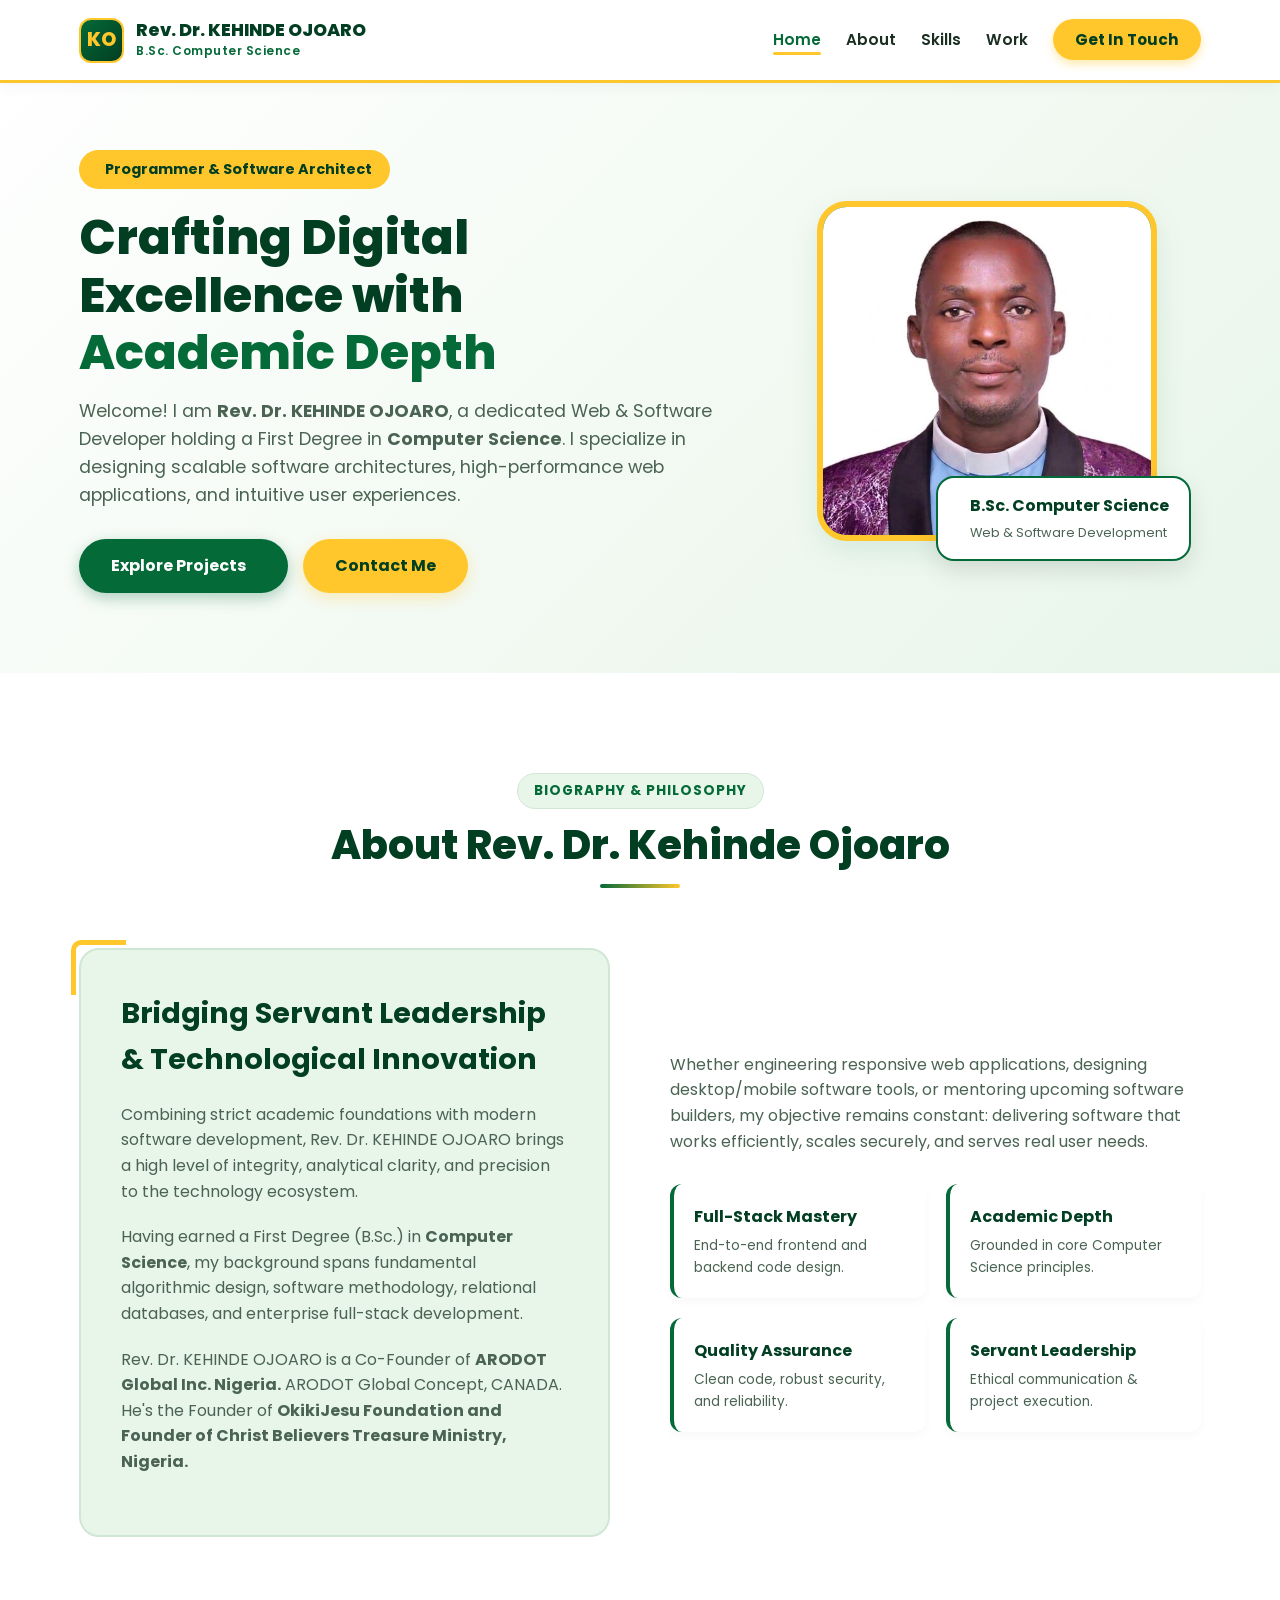
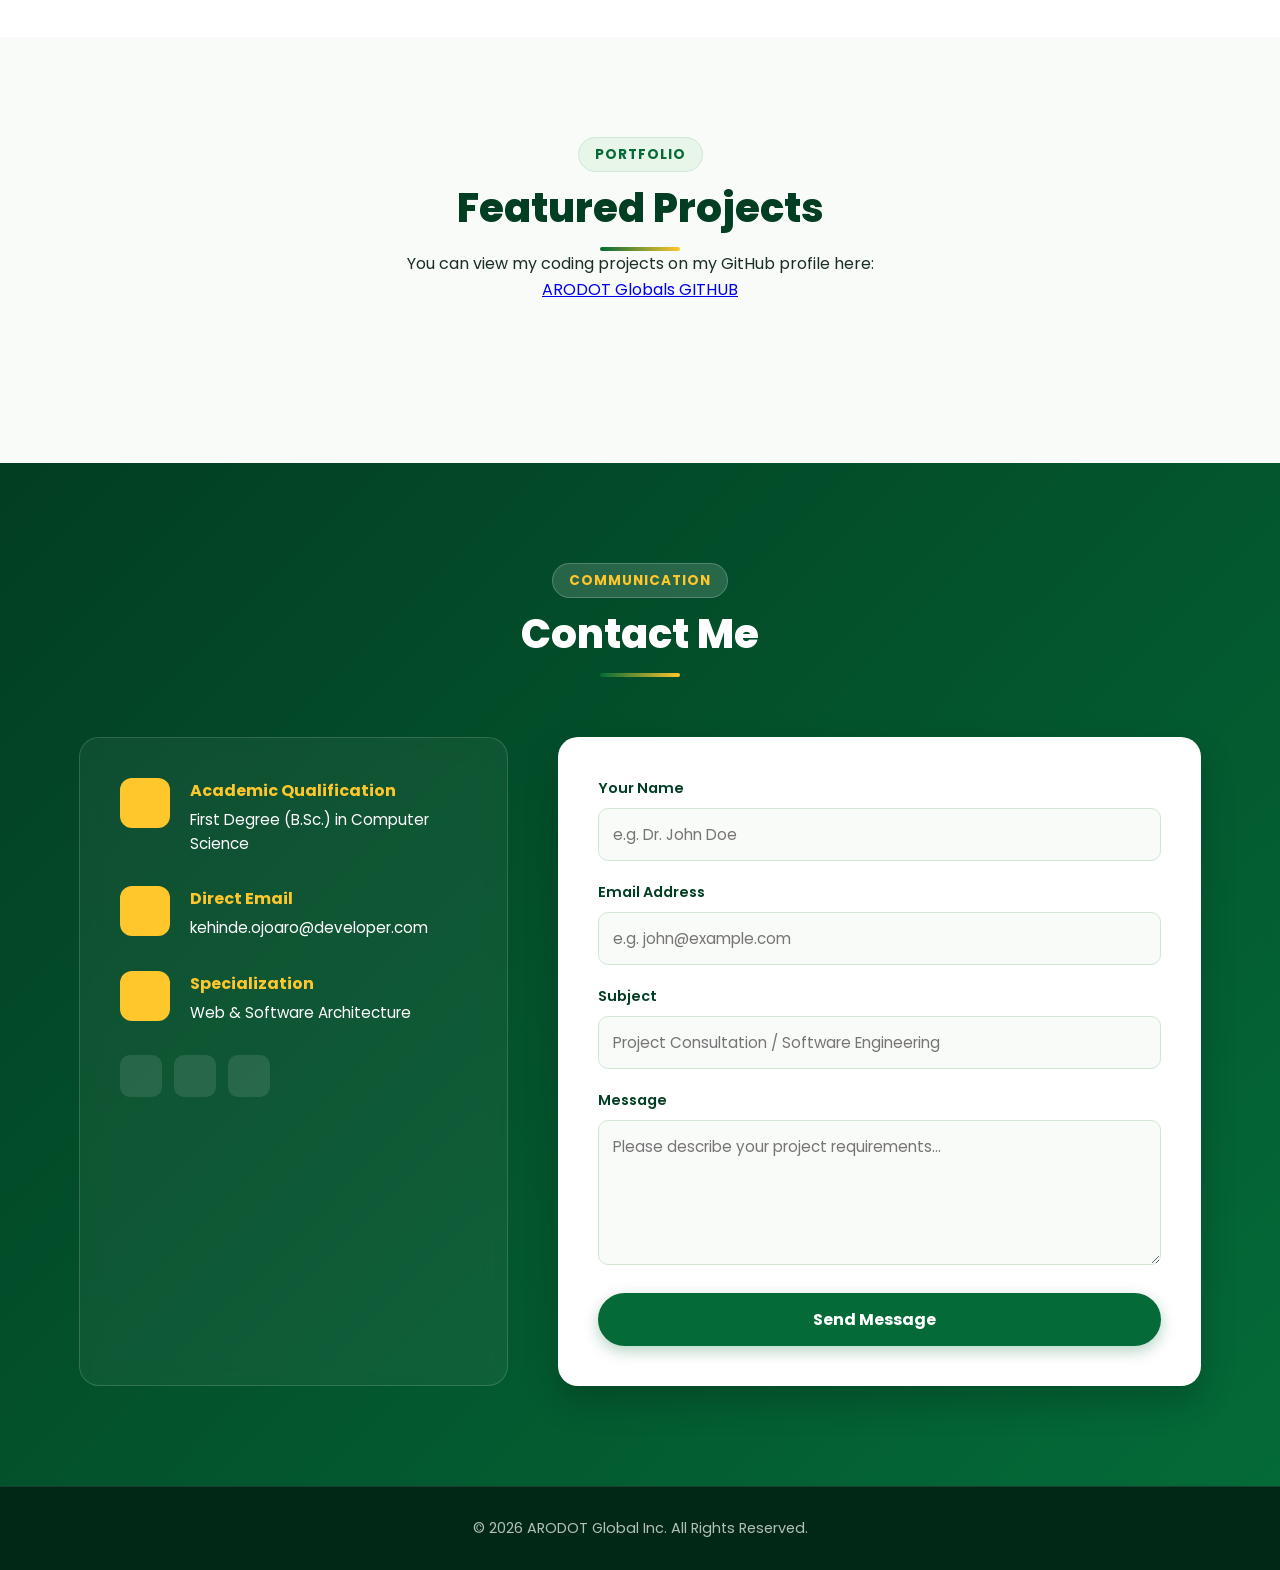
==== commit c50e93cd: "Update index.html" ====
--- a/index.html
+++ b/index.html
@@ -97,7 +97,7 @@
                         <p>
                             Having earned a First Degree (B.Sc.) in <strong>Computer Science</strong>, my background spans fundamental algorithmic design, software methodology, relational databases, and enterprise full-stack development.
                         </p>
-                        <p>Rev.Dr. KEHINDE OJOARO is a Co-founder of <strong>ARODOT Global Inc. Nigeria,.</strong> ARODOT Global Concept, CANADA,. He's the Founder of <strong>OkikiJesu Foundation and Founder of Christ Believers Treasure Ministry, Nigeria</strong></p>
+                        <p>Rev. Dr. KEHINDE OJOARO is a Co-Founder of <strong>ARODOT Global Inc. Nigeria.</strong> ARODOT Global Concept, CANADA. He's the Founder of <strong>OkikiJesu Foundation and Founder of Christ Believers Treasure Ministry, Nigeria.</strong></p>
                     </div>
                 </div>
 
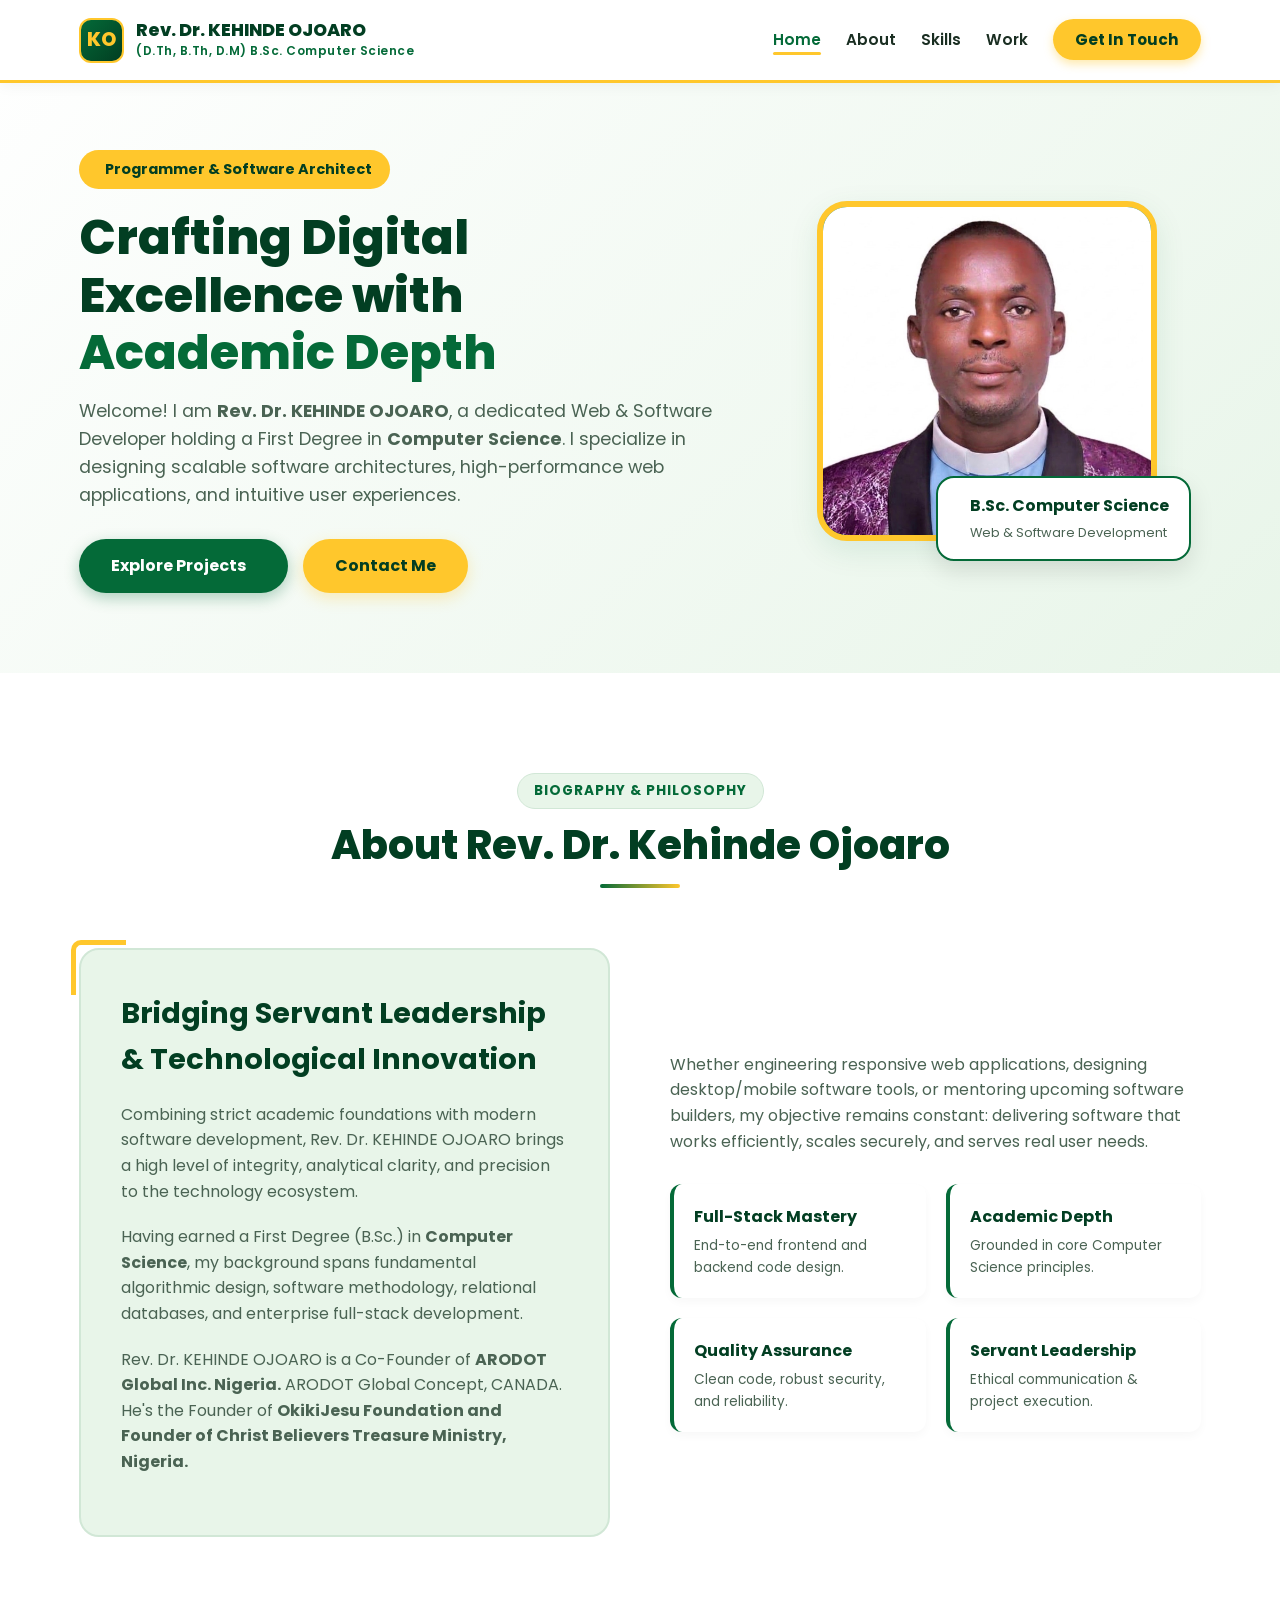
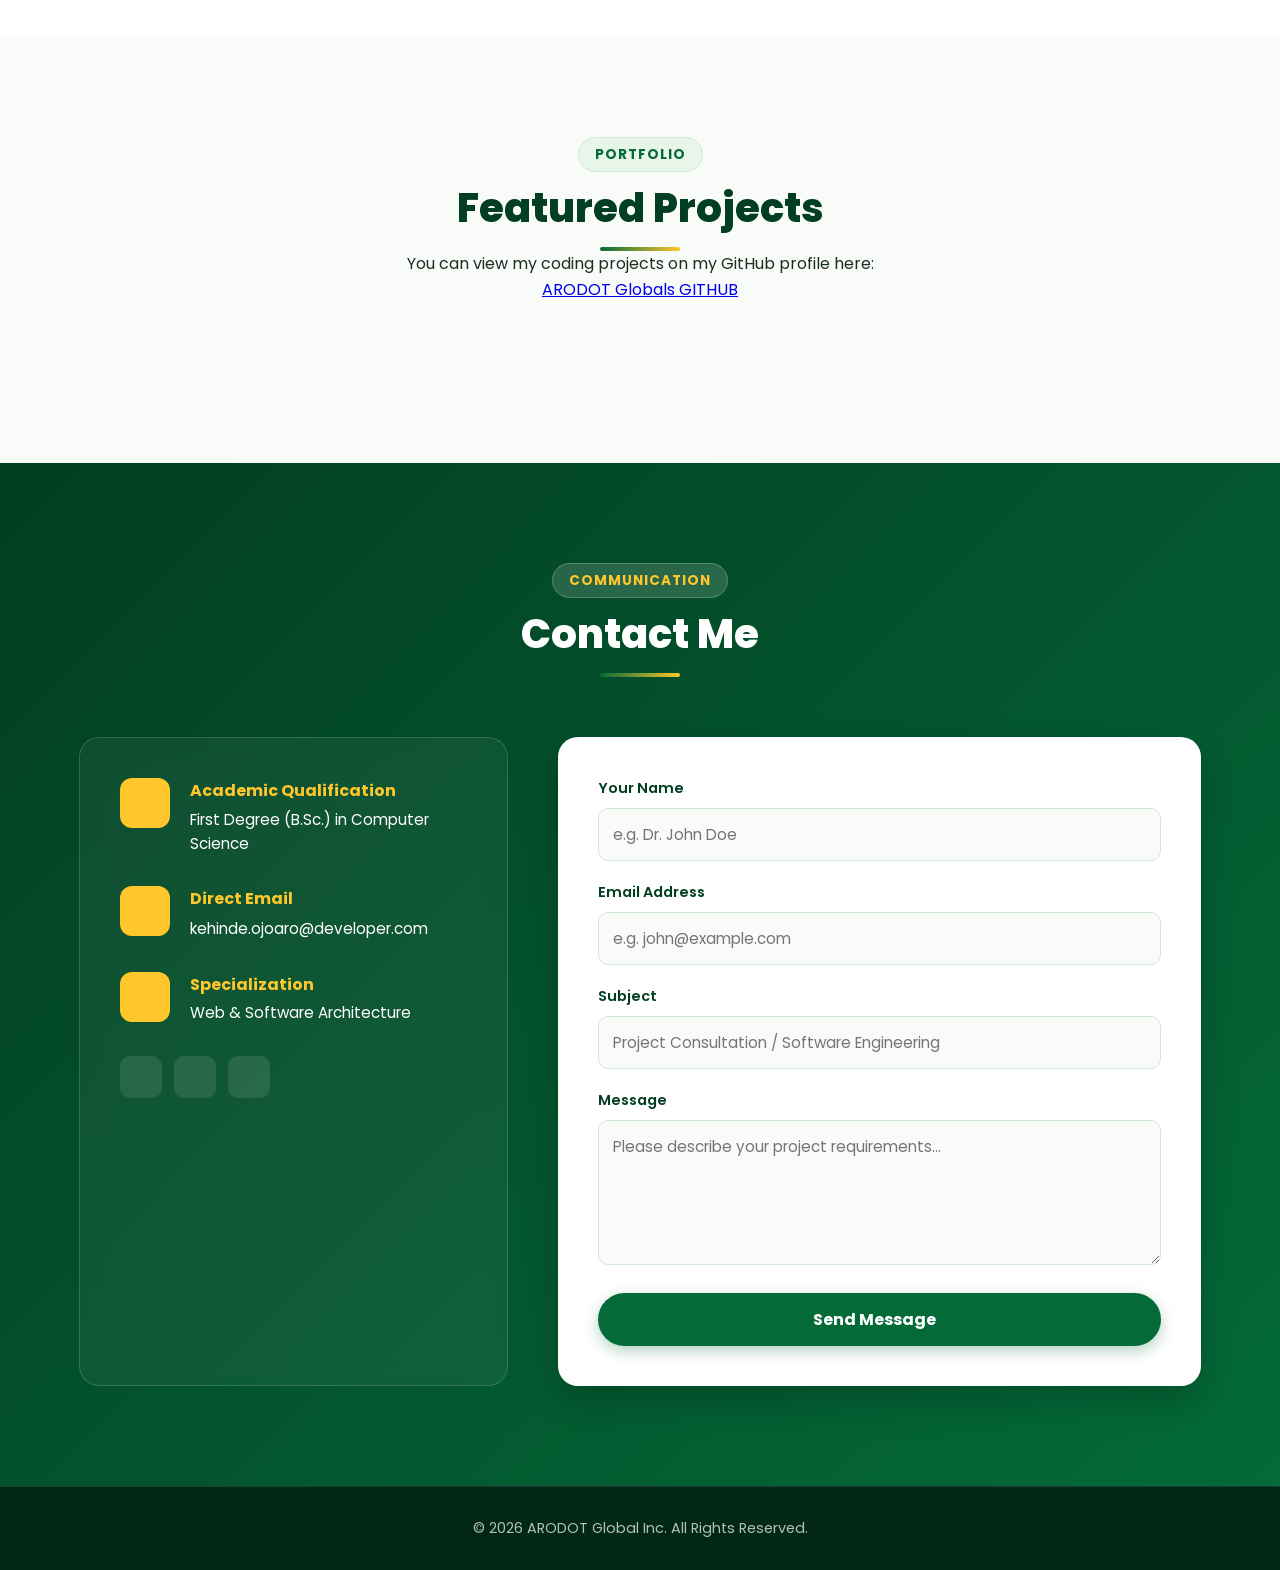
==== commit 0cb52c88: "Update index.html" ====
--- a/index.html
+++ b/index.html
@@ -20,7 +20,7 @@
                     <div class="logo-icon">KO</div>
                     <div class="logo-text">
                         <span class="logo-title">Rev. Dr. KEHINDE OJOARO</span>
-                        <span class="logo-subtitle">B.Sc. Computer Science</span>
+                        <span class="logo-subtitle">(D.Th, B.Th, D.M) B.Sc. Computer Science</span>
                     </div>
                 </a>
 
